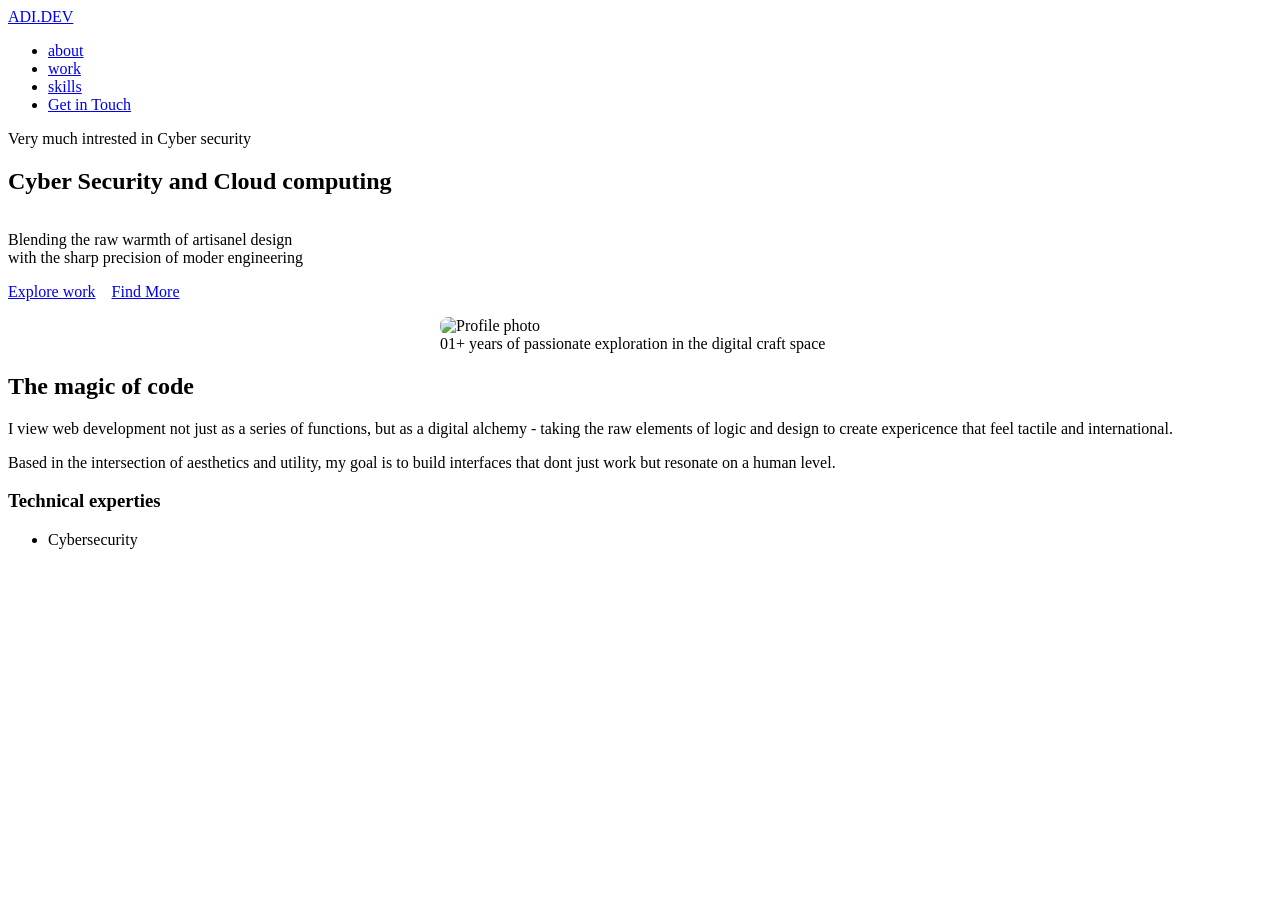
==== index.html @ 6c3cf687 "Testing" ====
<!DOCTYPE html>
<html lang="en">
    <head>
        <meta charset="UTF-8" />
        <meta name="viewport" content="width=device-width, initial-scale=1.0" />
        <title>Dev CV</title>
        <link rel="stylesheet" href="style.css" />
        <link
        rel="stylesheet"
        href="https://cdnjs.cloudflare.com/ajax/libs/font-awesome/7.0.1/css/all.min.css"
        />

    </head>
    <body>
        <nav class="navbar" id="Navbar">    
        <div class="nav-container">
            <a href="#" class="nav-logo">ADI.DEV</a>
            <ul class="nav-links" id="nav-links">
                <li><a href="#about" class="nav-link">about</a></li>
                <li><a href="#work" class="nav-link">work</a></li>
                <li><a href="#skills" class="nav-link">skills</a></li>
                <li><a href="#contact" class="nav-cta">Get in Touch</a></li>
            </ul>
        </div>
        </nav>
        <main>
            <section class="hero" id="hero">
                <div class="hero-grid">
                    <div class="hero-content">
                        <span class="hero-label">Very much intrested in Cyber security</span>
                        <h1 class="hero-name">Cyber Security and Cloud computing</h1>
                        <p class="hero-tagline">
                            Blending the raw warmth of artisanel design<br />with the sharp 
                            precision of moder engineering
                        </p>
                        <div class="hero-actions">
                            <a href="#work" class="btn btn-primary">Explore work</a>
                            <a href="#about" class="btn btn-primary">Find More</a>
                        </div>
                        <div class="hero-image-card">
                            <div class="hero-photo-wrapper">
                                <img
                                src="daniel-lincoln-JgXy2oCLwBA-unsplash.jpg"
                                alt="Profile photo"
                                class="hero-photo"
                                loading="lazy"/>
                                <div class="hero-badge">
                                    <span class="badge-number">01+</span>
                                    <span class="badge-text">years of passionate exploration in the digital craft space</span>
                                </div>
                            </div>
                        </div>
                    </div>
                </div>
            </section>
            <section class="about" id="about">
                <div class="container">
                    <div class="about-grid">
                        <div class="about-text">
                            <h2 class="section-heading-italic">The magic of code</h2>
                            <p>
                                I view web development not just as a series of functions, but as
                                a digital alchemy - taking the raw elements of logic and design to create
                                expericence that feel tactile and international.
                            </p>
                            <p>
                                Based in the intersection of aesthetics and utility, my goal is to build interfaces that dont just 
                                work but resonate on a human level.
                            </p>
                        </div>
                        <div class="tech-card">
                            <h3 class="tech-card-title">Technical experties</h3>
                            <ul class="tech-list">
                                <li><span class="tech-skill">Cybersecurity</span></li>
                            </ul>
                        </div>
                    </div>
                </div>
            </section>
        </main>
    </body>
</html>
---- style.css ----
/* Hero section */
.hero-grid {
    display: flex;
    flex-direction: column;
}

.hero-content {
    display: flex;
    flex-direction: column;
}

.hero-actions {
    display: flex;
    gap: 1rem;
    margin-bottom: 1rem;
}

.hero-image-card {
    display: flex;
    justify-content: center;
    align-items: center;
    margin-top: 0;
}

.hero-photo-wrapper {
    width: 100%;
    max-width: 400px;
}

.hero-photo-wrapper img {
    width: 100%;
    height: auto;
    border-radius: 8px;
    object-fit: cover;
}
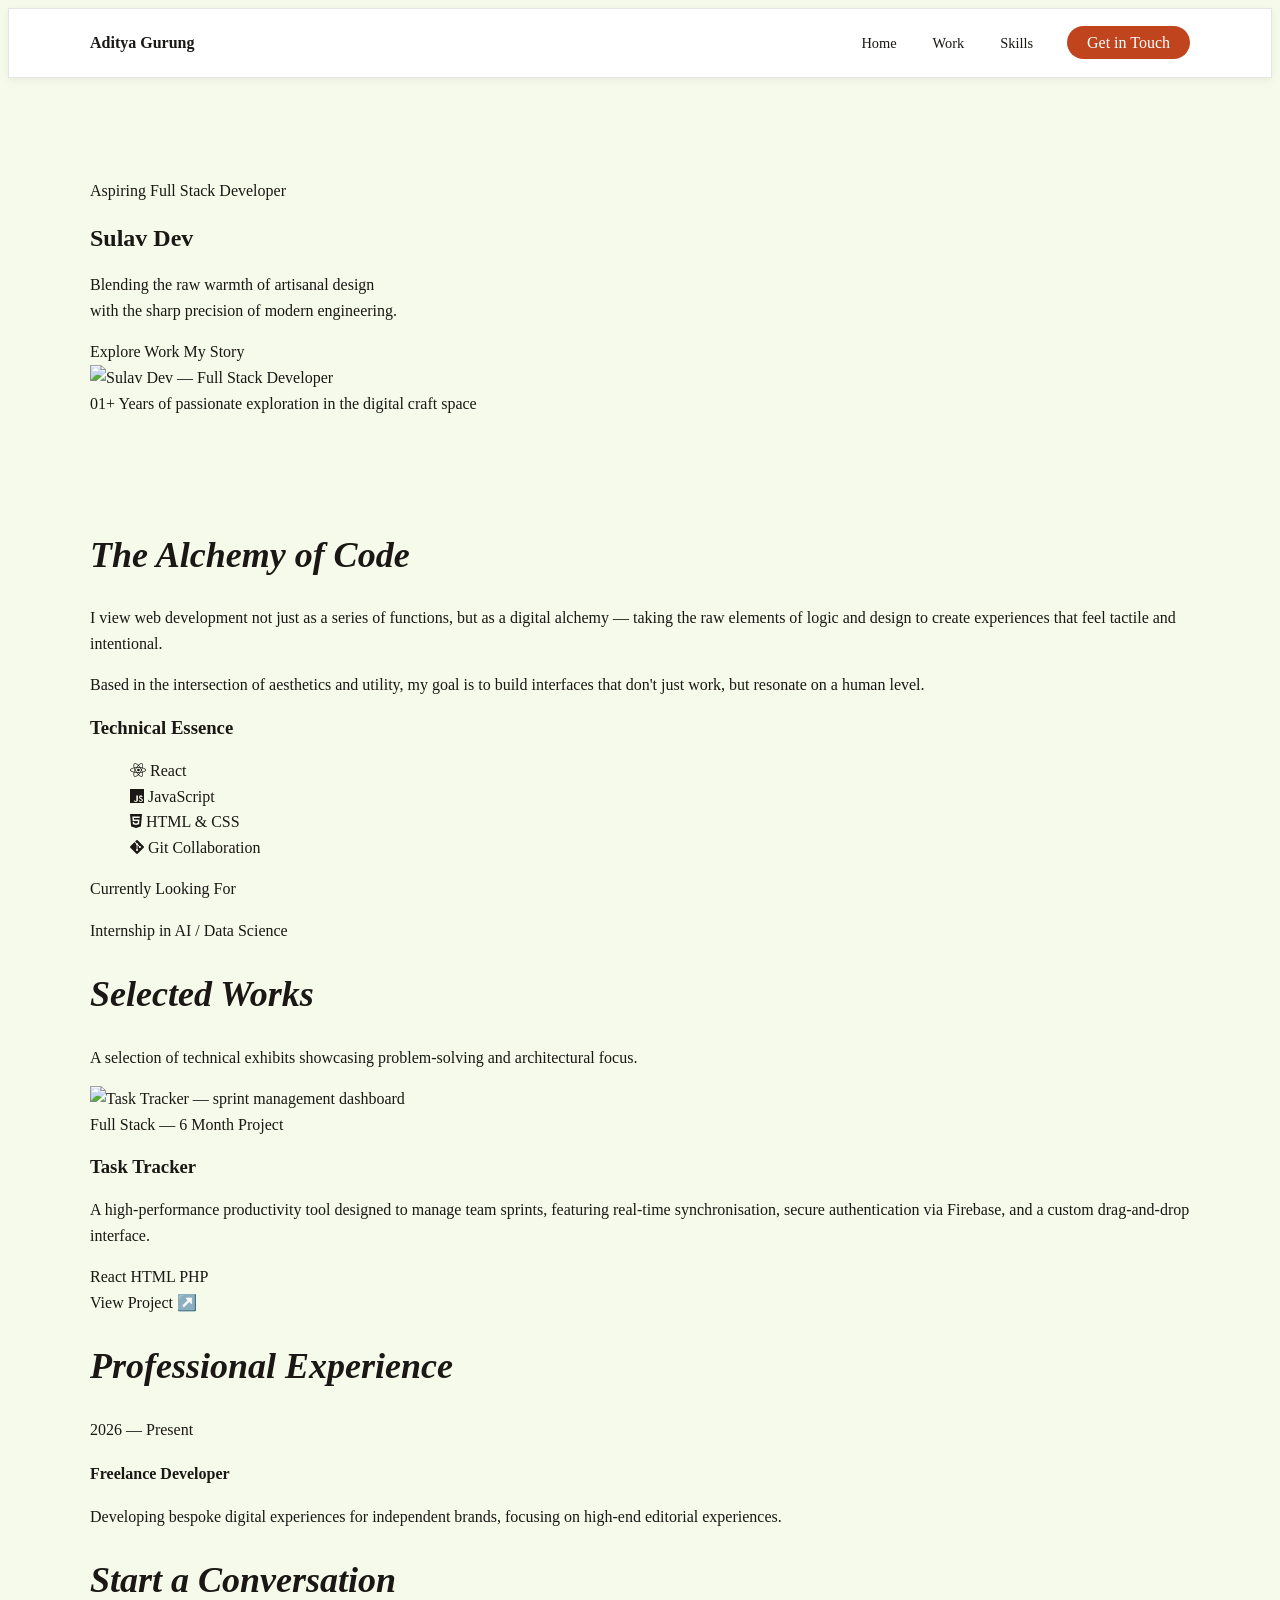
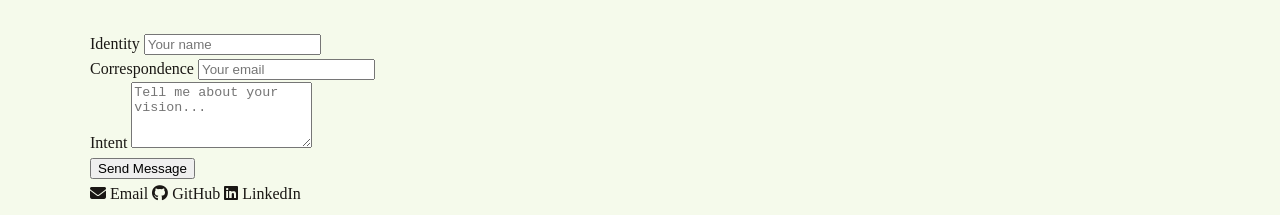
==== commit 53725d7a: "anniii" ====
--- a/index.html
+++ b/index.html
@@ -1,82 +1,282 @@
-<!DOCTYPE html>
+<!doctype html>
 <html lang="en">
-    <head>
-        <meta charset="UTF-8" />
-        <meta name="viewport" content="width=device-width, initial-scale=1.0" />
-        <title>Dev CV</title>
-        <link rel="stylesheet" href="style.css" />
-        <link
-        rel="stylesheet"
-        href="https://cdnjs.cloudflare.com/ajax/libs/font-awesome/7.0.1/css/all.min.css"
-        />
-
-    </head>
-    <body>
-        <nav class="navbar" id="Navbar">    
-        <div class="nav-container">
-            <a href="#" class="nav-logo">ADI.DEV</a>
-            <ul class="nav-links" id="nav-links">
-                <li><a href="#about" class="nav-link">about</a></li>
-                <li><a href="#work" class="nav-link">work</a></li>
-                <li><a href="#skills" class="nav-link">skills</a></li>
-                <li><a href="#contact" class="nav-cta">Get in Touch</a></li>
-            </ul>
-        </div>
-        </nav>
-        <main>
-            <section class="hero" id="hero">
-                <div class="hero-grid">
-                    <div class="hero-content">
-                        <span class="hero-label">Very much intrested in Cyber security</span>
-                        <h1 class="hero-name">Cyber Security and Cloud computing</h1>
-                        <p class="hero-tagline">
-                            Blending the raw warmth of artisanel design<br />with the sharp 
-                            precision of moder engineering
-                        </p>
-                        <div class="hero-actions">
-                            <a href="#work" class="btn btn-primary">Explore work</a>
-                            <a href="#about" class="btn btn-primary">Find More</a>
-                        </div>
-                        <div class="hero-image-card">
-                            <div class="hero-photo-wrapper">
-                                <img
-                                src="daniel-lincoln-JgXy2oCLwBA-unsplash.jpg"
-                                alt="Profile photo"
-                                class="hero-photo"
-                                loading="lazy"/>
-                                <div class="hero-badge">
-                                    <span class="badge-number">01+</span>
-                                    <span class="badge-text">years of passionate exploration in the digital craft space</span>
-                                </div>
-                            </div>
-                        </div>
-                    </div>
-                </div>
-            </section>
-            <section class="about" id="about">
-                <div class="container">
-                    <div class="about-grid">
-                        <div class="about-text">
-                            <h2 class="section-heading-italic">The magic of code</h2>
-                            <p>
-                                I view web development not just as a series of functions, but as
-                                a digital alchemy - taking the raw elements of logic and design to create
-                                expericence that feel tactile and international.
-                            </p>
-                            <p>
-                                Based in the intersection of aesthetics and utility, my goal is to build interfaces that dont just 
-                                work but resonate on a human level.
-                            </p>
-                        </div>
-                        <div class="tech-card">
-                            <h3 class="tech-card-title">Technical experties</h3>
-                            <ul class="tech-list">
-                                <li><span class="tech-skill">Cybersecurity</span></li>
-                            </ul>
-                        </div>
-                    </div>
-                </div>
-            </section>
-        </main>
-    </body>
+  <head>
+    <meta charset="UTF-8" />
+    <meta name="viewport" content="width=device-width, initial-scale=1.0" />
+    <title>Sulav Dev — Full Stack Developer</title>
+    <link rel="stylesheet" href="style.css" />
+    <link
+      rel="stylesheet"
+      href="https://cdnjs.cloudflare.com/ajax/libs/font-awesome/6.5.0/css/all.min.css"
+    />
+  </head>
+
+  <body>
+    <!-- NAVIGATION -->
+    <nav class="nav-bar">
+      <div class="nav-container">
+        <a href="#hero" class="nav-logo">Aditya Gurung</a>
+        <ul class="nav-links">
+          <li><a href="#hero" class="nav-link">Home</a></li>
+          <li><a href="#work" class="nav-link">Work</a></li>
+          <li><a href="#skills" class="nav-link">Skills</a></li>
+          <li><a href="#contact" class="nav-cta">Get in Touch</a></li>
+        </ul>
+      </div>
+    </nav>
+
+    <main>
+      <!-- HERO -->
+      <section class="hero" id="hero">
+        <div class="container">
+          <div class="hero-grid">
+            <div class="hero-content">
+              <span class="hero-label">Aspiring Full Stack Developer</span>
+              <h1 class="hero-name">Sulav Dev</h1>
+              <p class="hero-tagline">
+                Blending the raw warmth of artisanal design<br />
+                with the sharp precision of modern engineering.
+              </p>
+              <div class="hero-actions">
+                <a href="#work" class="btn btn-primary">Explore Work</a>
+                <a href="#about" class="btn btn-secondary">My Story</a>
+              </div>
+            </div>
+
+            <div class="hero-image-card">
+              <div class="hero-photo-wrapper">
+                <img
+                  src="https://images.unsplash.com/photo-1536104968055-4d61aa56f46a?q=80&w=1160&auto=format&fit=crop"
+                  alt="Sulav Dev — Full Stack Developer"
+                  class="hero-photo"
+                  loading="lazy"
+                />
+                <div class="hero-badge">
+                  <span class="badge-number">01+</span>
+                  <span class="badge-text"
+                    >Years of passionate exploration in the digital craft
+                    space</span
+                  >
+                </div>
+              </div>
+            </div>
+          </div>
+        </div>
+      </section>
+      <!-- END HERO -->
+
+      <!-- ABOUT -->
+      <section class="about" id="about">
+        <div class="container">
+          <div class="about-grid">
+            <div class="about-text">
+              <h2 class="section-heading-italic">The Alchemy of Code</h2>
+              <p>
+                I view web development not just as a series of functions, but as
+                a digital alchemy — taking the raw elements of logic and design
+                to create experiences that feel tactile and intentional.
+              </p>
+              <p>
+                Based in the intersection of aesthetics and utility, my goal is
+                to build interfaces that don't just work, but resonate on a
+                human level.
+              </p>
+            </div>
+
+            <div class="tech-card" id="skills">
+              <h3 class="tech-card-title">Technical Essence</h3>
+              <ul class="tech-list">
+                <li>
+                  <span class="tech-icon" aria-hidden="true"
+                    ><i class="fa-brands fa-react"></i
+                  ></span>
+                  React
+                </li>
+                <li>
+                  <span class="tech-icon" aria-hidden="true"
+                    ><i class="fa-brands fa-js"></i
+                  ></span>
+                  JavaScript
+                </li>
+                <li>
+                  <span class="tech-icon" aria-hidden="true"
+                    ><i class="fa-brands fa-html5"></i
+                  ></span>
+                  HTML &amp; CSS
+                </li>
+                <li>
+                  <span class="tech-icon" aria-hidden="true"
+                    ><i class="fa-brands fa-git-alt"></i
+                  ></span>
+                  Git Collaboration
+                </li>
+              </ul>
+              <div class="tech-exploring">
+                <span class="exploring-label">Currently Looking For</span>
+                <p class="exploring-tech">Internship in AI / Data Science</p>
+              </div>
+            </div>
+          </div>
+        </div>
+      </section>
+      <!-- END ABOUT -->
+
+      <!-- WORK -->
+      <section class="work" id="work">
+        <div class="container">
+          <div class="work-header">
+            <h2 class="section-heading-italic">Selected Works</h2>
+            <p class="heading-subtitle">
+              A selection of technical exhibits showcasing problem-solving and
+              architectural focus.
+            </p>
+          </div>
+
+          <article class="project-card">
+            <div class="project-image-wrapper">
+              <img
+                src="https://images.unsplash.com/photo-1461749280684-dccba630e2f6?w=700&q=80"
+                alt="Task Tracker — sprint management dashboard"
+                class="project-image"
+                loading="lazy"
+              />
+            </div>
+            <div class="project-info">
+              <span class="project-type">Full Stack — 6 Month Project</span>
+              <h3 class="project-title">Task Tracker</h3>
+              <p class="project-desc">
+                A high-performance productivity tool designed to manage team
+                sprints, featuring real-time synchronisation, secure
+                authentication via Firebase, and a custom drag-and-drop
+                interface.
+              </p>
+              <div class="project-tags">
+                <span class="tag">React</span>
+                <span class="tag">HTML</span>
+                <span class="tag">PHP</span>
+              </div>
+              <a href="#" class="project-link">
+                View Project <span aria-hidden="true">↗️</span>
+              </a>
+            </div>
+          </article>
+        </div>
+      </section>
+      <!-- END WORK -->
+
+      <!-- CONTACT -->
+      <section class="voyage-contact" id="contact">
+        <div class="container">
+          <div class="voyage-contact-grid">
+            <!-- Professional Experience -->
+            <div class="voyage">
+              <h2 class="section-heading-italic">Professional Experience</h2>
+              <div class="timeline">
+                <div class="timeline-item">
+                  <div class="timeline-meta">
+                    <span class="timeline-date">2026 — Present</span>
+                  </div>
+                  <div class="timeline-content">
+                    <h4 class="timeline-role">Freelance Developer</h4>
+                    <p class="timeline-desc">
+                      Developing bespoke digital experiences for independent
+                      brands, focusing on high-end editorial experiences.
+                    </p>
+                  </div>
+                </div>
+              </div>
+            </div>
+
+            <!-- Contact Form -->
+            <div class="contact-form-wrapper">
+              <h2 class="section-heading-italic">Start a Conversation</h2>
+              <form class="contact-form" novalidate action="#" method="post">
+                <div class="form-group">
+                  <label for="identityInput" class="form-label">Identity</label>
+                  <input
+                    type="text"
+                    id="identityInput"
+                    name="name"
+                    class="form-input"
+                    placeholder="Your name"
+                    required
+                  />
+                </div>
+                <div class="form-group">
+                  <label for="correspondenceInput" class="form-label"
+                    >Correspondence</label
+                  >
+                  <input
+                    type="email"
+                    id="correspondenceInput"
+                    name="email"
+                    class="form-input"
+                    placeholder="Your email"
+                    required
+                  />
+                </div>
+                <div class="form-group">
+                  <label for="intentInput" class="form-label">Intent</label>
+                  <textarea
+                    id="intentInput"
+                    name="message"
+                    class="form-input form-textarea"
+                    placeholder="Tell me about your vision..."
+                    rows="4"
+                    required
+                  ></textarea>
+                </div>
+                <button type="submit" class="btn btn-primary btn-full">
+                  Send Message
+                </button>
+              </form>
+            </div>
+          </div>
+        </div>
+      </section>
+      <!-- END CONTACT -->
+    </main>
+
+    <!-- FOOTER -->
+    <footer class="site-footer">
+      <div class="container">
+        <div class="footer-social">
+          <a
+            href="mailto:sulav@example.com"
+            class="social-link"
+            aria-label="Send email"
+          >
+            <span class="social-icon" aria-hidden="true"
+              ><i class="fa-solid fa-envelope"></i
+            ></span>
+            <span class="social-text">Email</span>
+          </a>
+          <a
+            href="https://github.com"
+            class="social-link"
+            target="_blank"
+            rel="noopener noreferrer"
+            aria-label="GitHub profile"
+          >
+            <span class="social-icon" aria-hidden="true"
+              ><i class="fa-brands fa-github"></i
+            ></span>
+            <span class="social-text">GitHub</span>
+          </a>
+          <a
+            href="https://linkedin.com"
+            class="social-link"
+            target="_blank"
+            rel="noopener noreferrer"
+            aria-label="LinkedIn profile"
+          >
+            <span class="social-icon" aria-hidden="true"
+              ><i class="fa-brands fa-linkedin"></i
+            ></span>
+            <span class="social-text">LinkedIn</span>
+          </a>
+        </div>
+      </div>
+    </footer>
+  </body>
 </html>
--- a/style.css
+++ b/style.css
@@ -1,35 +1,143 @@
-/* Hero section */
-.hero-grid {
-    display: flex;
-    flex-direction: column;
+/* targets every element */
+* 
+* ::before,
+* ::after{
+    box-sizing: border-box;
+    margin:0;   
+    padding:0;
 }
 
-.hero-content {
-    display: flex;
-    flex-direction: column;
+html {
+    font-size: 16px;
+    scroll-behavior: smooth;
 }
 
-.hero-actions {
-    display: flex;
-    gap: 1rem;
-    margin-bottom: 1rem;
+body {
+    font-family: 
+    "Dm sans" "Segoe UI",
+    -apple-system,
+    sans-serif;
+
+     font-size: 1rem;
+     line-height: 1.6;
+     color: #1a1714;
+     background-color: #f5faeb;
 }
 
-.hero-image-card {
-    display: flex;
-    justify-content: center;
-    align-items: center;
-    margin-top: 0;
+/* removed default design of unordered list */
+ul {
+    list-style: none;
+
 }
 
-.hero-photo-wrapper {
-    width: 100%;
-    max-width: 400px;
+img {
+    max-width: 100%;
+    display: block;
+    height: auto;
 }
 
-.hero-photo-wrapper img {
+a{
+    text-decoration: none;
+    color: inherit;
+}
+
+h1,
+h2,
+h3,
+h4 {
+    line-height: 1.2;
+    color: #1a1714;
+}
+
+.section-heading-italic {
+    font-style: italic;
+    font-weight: 600;
+    font-size: 2.25rem;
+    margin-bottom: 28px;
+}
+
+
+.container{
+    width:100%;
+    max-width: 1100px;
+    margin: 0 auto;
+    padding: 0 32px;
+}
+
+.container {
     width: 100%;
-    height: auto;
-    border-radius: 8px;
-    object-fit: cover;
+    max-width: 1100px;
+    margin: 0 auto;
+    padding: 0 32px;
 }
+
+.hero-name,
+.section-heading-italic {
+    font-family: "Cormorant Garamond", Georgia, serif;
+}
+
+.nav-bar {
+    position: sticky;
+    top : 0;
+    z-index: 100;
+    height: 68px;
+    background-color: #ffff;
+    border: 1px solid #e5e5e5;
+    box-shadow: 0 2px 8px rgba(0, 0, 0, 0.06);
+}
+
+.nav-container {
+    display: flex;
+    align-items: center;
+    justify-content: space-between;
+    height: 100%;
+    width: 1100px;
+    margin: 0 auto;
+    padding: 0 32px;
+}
+
+.nav-logo {
+    font-weight: 700;
+    font-size: 1.2 rem;
+    color: #1a1714;
+}
+
+.nav-links {
+    display :flex;
+    align-items: center;
+    gap: 32px;
+}
+
+.nav-link {
+    font-size: 0.9rem;
+    font-weight: 500;
+    color:#1a1714;
+    padding-bottom: 2px;
+    border: 2px solid transparent;
+    transition: color 0.2s ease;
+    border-color: 0.2s ease;
+}
+
+.nav-link:hover {
+    color: #c0451e;
+    border-bottom: #c0451e;
+}
+
+.nav-cta {
+    font-size: 1rem;
+    font-weight: 500;
+    padding: 8px 20px;
+    background-color: #c0451e;
+    color: #fff;
+    border-radius: 24px;
+    transition: background-color 0.2s ease;
+}
+
+.nav-cta:hover {
+    background-color: #a03a17;
+}
+
+.hero {
+    padding: 100px 0 88px;
+    background-color: #f5faeb;
+}
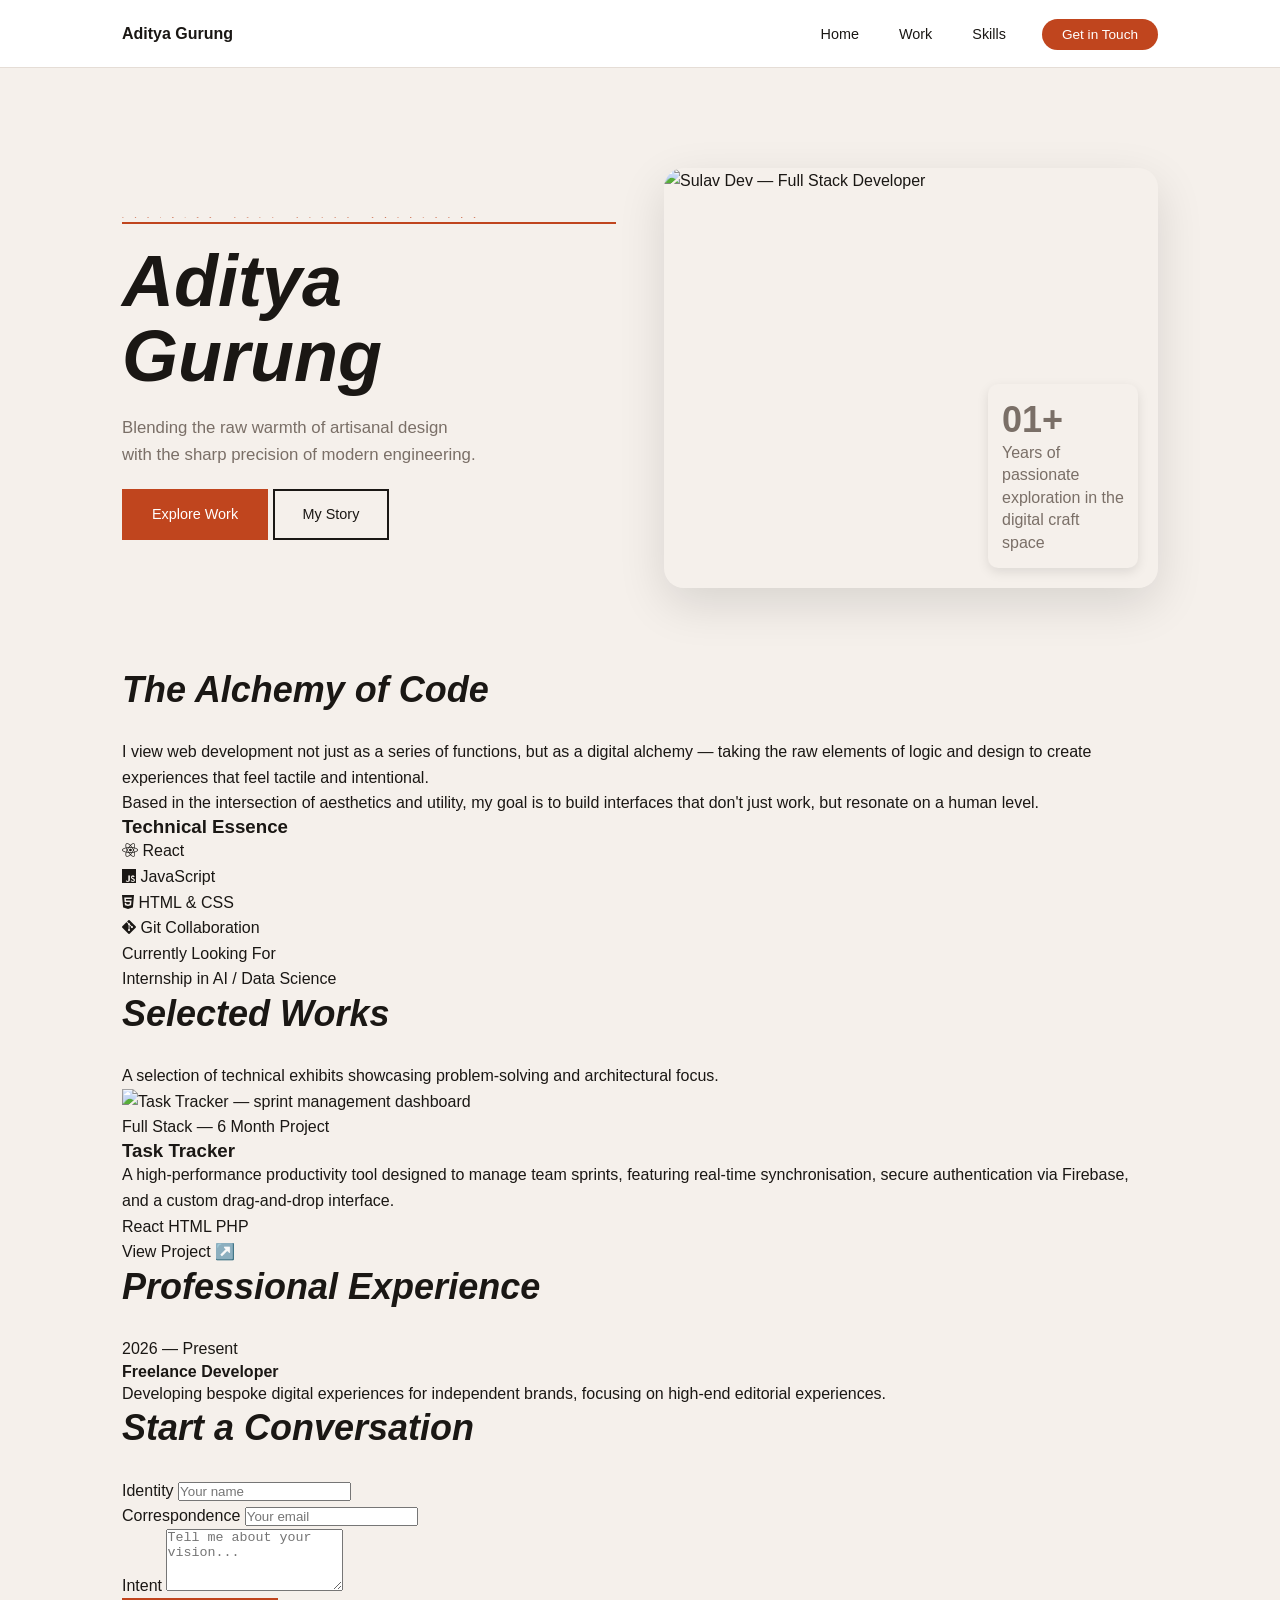
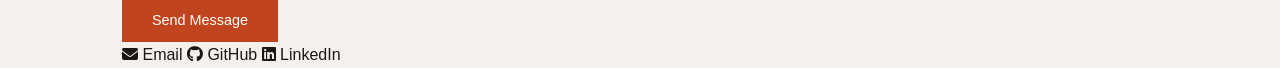
==== commit 95fd68e4: "wensday" ====
--- a/index.html
+++ b/index.html
@@ -32,7 +32,7 @@
           <div class="hero-grid">
             <div class="hero-content">
               <span class="hero-label">Aspiring Full Stack Developer</span>
-              <h1 class="hero-name">Sulav Dev</h1>
+              <h1 class="hero-name">Aditya Gurung</h1>
               <p class="hero-tagline">
                 Blending the raw warmth of artisanal design<br />
                 with the sharp precision of modern engineering.
--- a/style.css
+++ b/style.css
@@ -1,143 +1,257 @@
-/* targets every element */
-* 
-* ::before,
-* ::after{
-    box-sizing: border-box;
-    margin:0;   
-    padding:0;
+/* * targets every element */
+* {
+  box-sizing: border-box;
+  margin: 0;
+  padding: 0;
 }
 
 html {
-    font-size: 16px;
-    scroll-behavior: smooth;
+  font-size: 16px;
+  scroll-behavior: smooth;
 }
 
 body {
-    font-family: 
-    "Dm sans" "Segoe UI",
+    font-family:
+    "DM sans",
+    "Segoe UI",
     -apple-system,
     sans-serif;
-
-     font-size: 1rem;
-     line-height: 1.6;
-     color: #1a1714;
-     background-color: #f5faeb;
-}
-
-/* removed default design of unordered list */
+    font-size: 1rem;
+    line-height: 1.6;
+    color: #1a1714;
+    background-color: #f5f0eb;
+}
+
 ul {
     list-style: none;
-
 }
 
 img {
-    max-width: 100%;
-    display: block;
-    height: auto;
-}
-
-a{
-    text-decoration: none;
-    color: inherit;
+  max-width: 100%;
+  display: block;
+  height: auto;
+}
+
+a {
+  text-decoration: none;
+  color: inherit;
 }
 
 h1,
 h2,
 h3,
 h4 {
-    line-height: 1.2;
-    color: #1a1714;
+  line-height: 1.2;
+  color: #1a1714;
 }
 
 .section-heading-italic {
-    font-style: italic;
-    font-weight: 600;
-    font-size: 2.25rem;
-    margin-bottom: 28px;
-}
-
-
-.container{
-    width:100%;
-    max-width: 1100px;
-    margin: 0 auto;
-    padding: 0 32px;
+  font-style: italic;
+  font-weight: 600;
+  font-size: 2.25rem;
+  margin-bottom: 28px;
 }
 
 .container {
-    width: 100%;
-    max-width: 1100px;
-    margin: 0 auto;
-    padding: 0 32px;
+  max-width: 100%;
+  width: 1100px;
+  margin: 0 auto;
+  padding: 0 32px;
 }
 
 .hero-name,
 .section-heading-italic {
-    font-family: "Cormorant Garamond", Georgia, serif;
+  font-family: "Cormorant Garamond", Georgia, sans-serif;
 }
 
 .nav-bar {
-    position: sticky;
-    top : 0;
-    z-index: 100;
-    height: 68px;
-    background-color: #ffff;
-    border: 1px solid #e5e5e5;
-    box-shadow: 0 2px 8px rgba(0, 0, 0, 0.06);
+  position: sticky;
+  top: 0;
+  z-index: 1000;
+  height: 68px;
+  background-color: #fff;
+  border-bottom: 1px solid #e5ddd6;
+  box-shadow: 0 2px 8px (0, 0, 0, 0.05);
 }
 
 .nav-container {
+  display: flex;
+  align-items: center;
+  justify-content: space-between;
+  height: 100%;
+  max-width: 1100px;
+  margin: 0 auto;
+  padding: 0 32px;
+}
+
+.nav-logo {
+  font-weight: 700;
+  line-height: 1.2;
+  color: #1a1714;
+}
+
+.nav-links {
+  display: flex;
+  align-items: center;
+  gap: 32px;
+}
+
+.nav-link {
+  font-size: 0.9rem;
+  font-weight: 500;
+  color: #1a1714;
+  padding: 2px;
+  border: 2px solid transparent;
+  transition:
+    color 0.2 ease,
+    border-color 0.2 ease;
+}
+
+.nav-link:hover {
+  color: #c0451e;
+  border-bottom-color: #c0451e;
+}
+
+.nav-cta {
+  font-size: 0.85rem;
+  font-weight: 500;
+  padding: 8px 20px;
+  background-color: #c0451e;
+  color: #fff;
+  border-radius: 999px;
+  transition: background-color 0.2 ease;
+}
+
+.nav-cta:hover {
+  background-color: #9a3516;
+}
+
+.hero {
+    padding: 100px 0 80px;
+    background-color: #f5f0eb;
+}
+
+.hero-grid {
+    display: grid;
+    grid-template-columns: 1fr 1fr;
+    gap: 48px;
+    align-items: center;
+}
+
+.hero-content {
     display: flex;
-    align-items: center;
-    justify-content: space-between;
-    height: 100%;
-    width: 1100px;
-    margin: 0 auto;
-    padding: 0 32px;
-}
-
-.nav-logo {
+    flex-direction: column;
+    gap: 20px;
+}
+
+.hero-label {
+    display: inline-block;
+    font-size: 0.14rem;
+    font-weight: 600;
+    letter-spacing: 0.7rem;
+    text-transform: uppercase;
+    color: #c0451e;
+    padding-bottom: 2px;
+    border-bottom: 2px solid #c0451e;
+}
+
+.hero-name {
+    font-size: 4.5rem;
     font-weight: 700;
-    font-size: 1.2 rem;
+    font-style: italic;
+    line-height: 1.05;
     color: #1a1714;
 }
 
-.nav-links {
-    display :flex;
-    align-items: center;
-    gap: 32px;
-}
-
-.nav-link {
+.hero-tagline {
+    font-size: 1.05rem;
+    line-height: 1.6;
+    color: #7a6f67;
+    max-width: 400px;
+}
+
+.hero-image-card {
+    position: relative;
+}
+
+.hero-photo-wrapper {
+    position: relative;
+    border-radius: 20px;
+    overflow:hidden;
+    box-shadow: 0 16px 48px rgba(0, 0, 0, 0.12);
+}
+
+.hero-photo {
+    width: 100%;
+    height: 420px;
+    object-fit: cover;
+    object-position: top center;
+    display: block;
+}
+
+.hero-badge {
+    position: absolute;
+    bottom: 20px;
+    right: 20px;
+    background-color: #f5f0eb;
+    border-radius: 10px;
+    padding: 14px;
+    box-shadow: 0 4px 12px rgba(0, 0, 0, 0.1);
+    max-width: 150px;
+}
+
+.badge-number {
+    display: block;
+    font-size: 2.25rem;
+    font-weight: 700;
+    line-height: 1;
+    color: #7a6f67;
+    margin-top: 4px;
+
+}
+
+.badge-text {
+    display: block;
+    font-size: 0.68;
+    line-height: 1.4;
+    color: #7a6f67;
+    margin-top: 4px;
+}
+
+.btn {
+    display: inline-block;
     font-size: 0.9rem;
     font-weight: 500;
-    color:#1a1714;
-    padding-bottom: 2px;
+    padding: 12px 28px;
+    border-radius: 999;
     border: 2px solid transparent;
-    transition: color 0.2s ease;
-    border-color: 0.2s ease;
-}
-
-.nav-link:hover {
-    color: #c0451e;
-    border-bottom: #c0451e;
-}
-
-.nav-cta {
-    font-size: 1rem;
-    font-weight: 500;
-    padding: 8px 20px;
+    cursor: pointer;
+    transition: 
+        background-color 0,2 ease,
+        color 0.2 ease;
+    
+}
+
+.btn-primary {
     background-color: #c0451e;
     color: #fff;
-    border-radius: 24px;
-    transition: background-color 0.2s ease;
-}
-
-.nav-cta:hover {
-    background-color: #a03a17;
-}
-
-.hero {
-    padding: 100px 0 88px;
-    background-color: #f5faeb;
+    border-color: #c0451e;
+}
+
+.btn-primary:hover {
+    background-color: #9a3516;
+    border-color: #9a3516;
+    transform: translateY(-2px);
+}
+
+.btn-secondary {
+    background-color: transparent;
+    color: #1a1714;
+    border-color: #1a1714;
+}
+
+.btn-secondary:hover {
+    background-color: #1a1714;
+    color: #f5f0eb;
+    transform: translateY(-2px);
 }
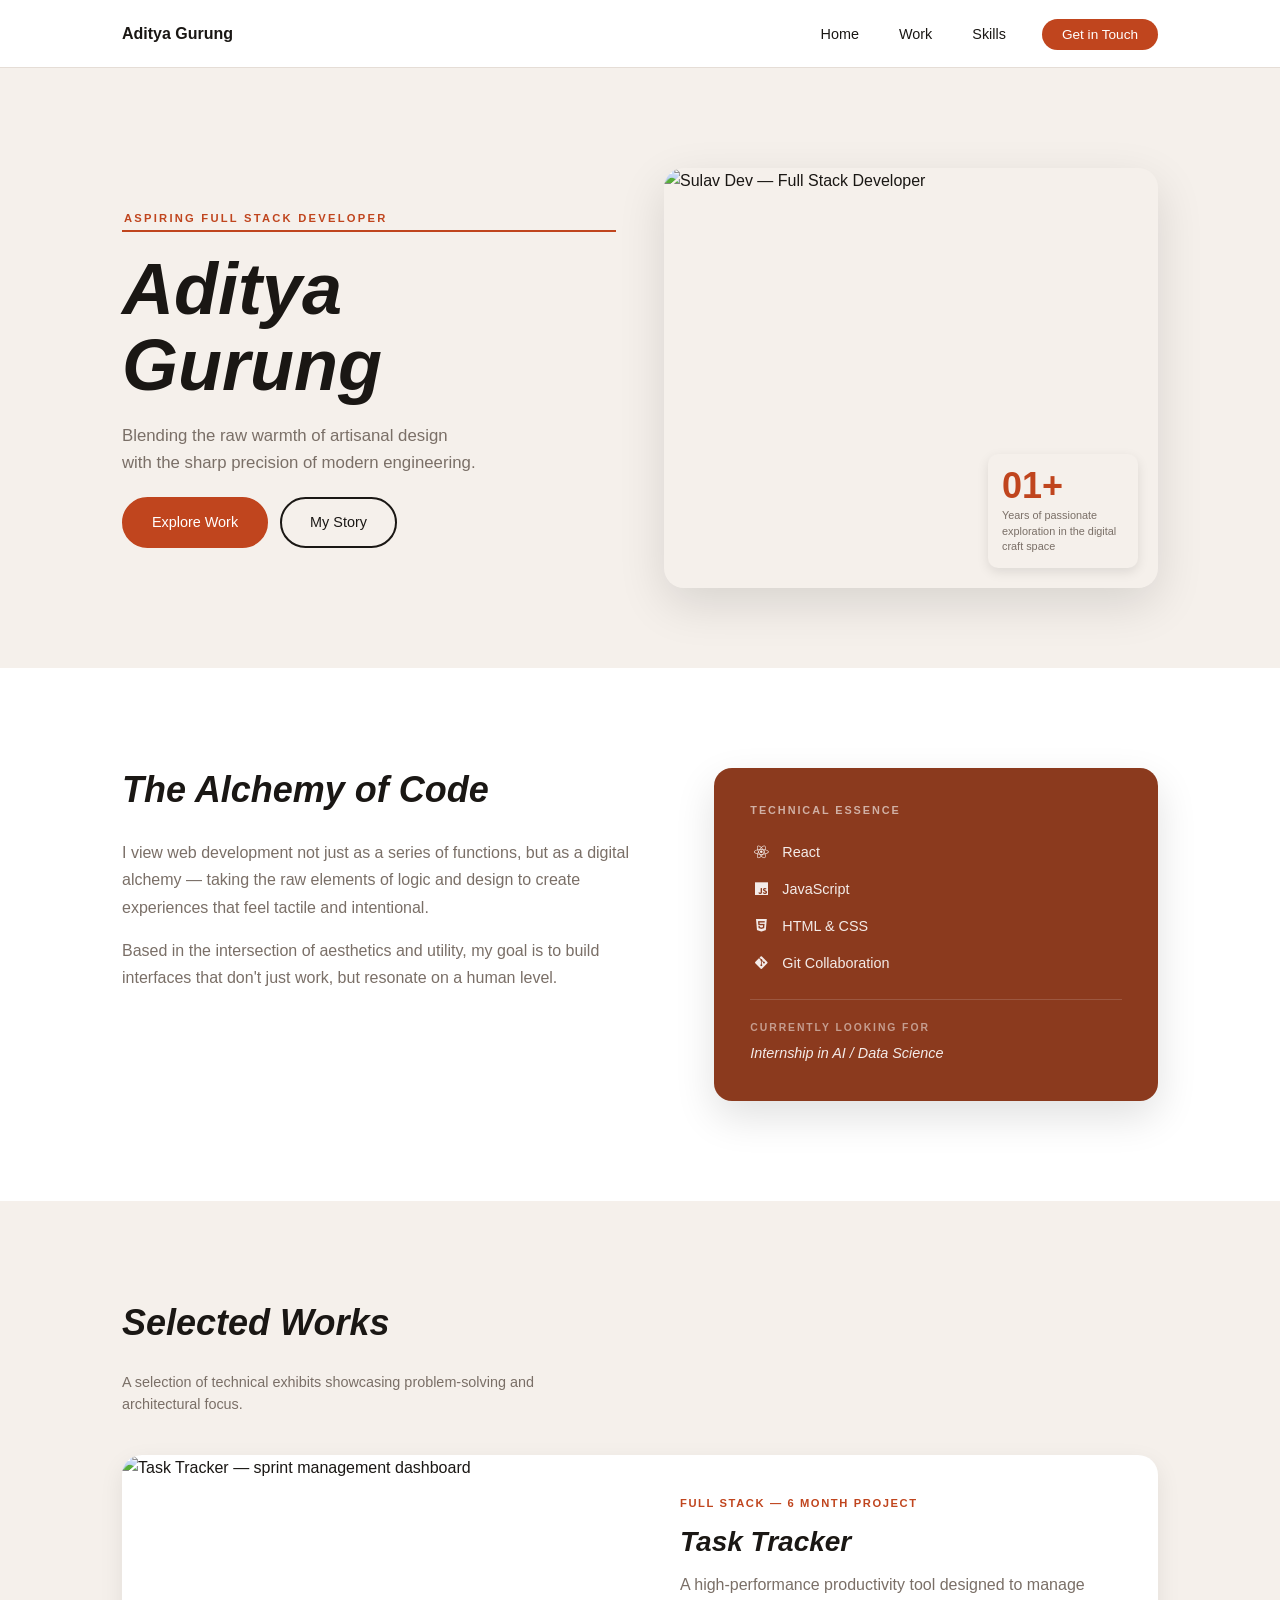
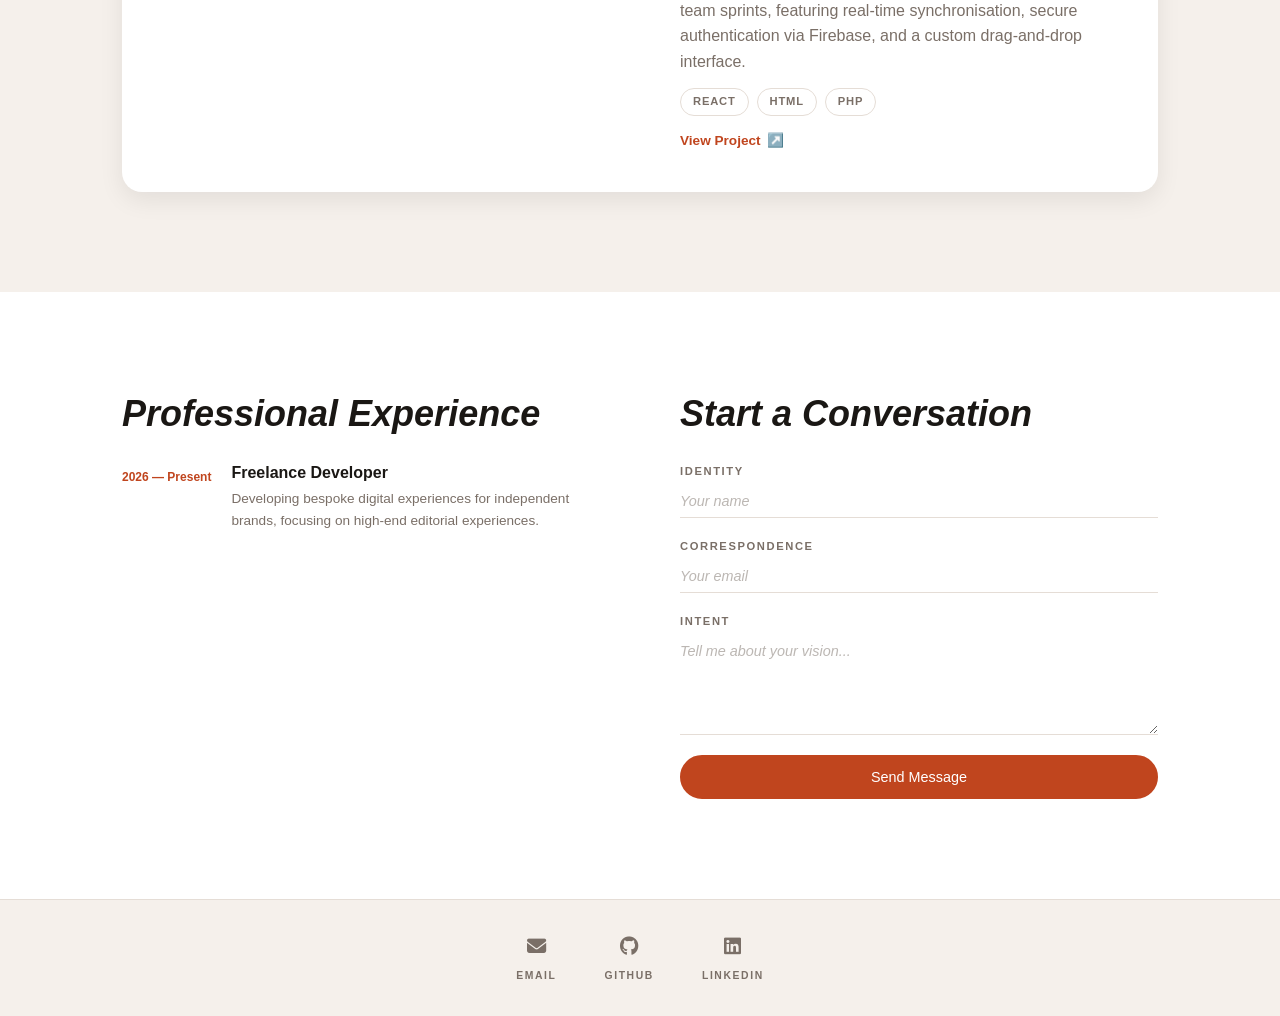
==== commit 9b84d140: "hello" ====
--- a/index.html
+++ b/index.html
@@ -3,7 +3,7 @@
   <head>
     <meta charset="UTF-8" />
     <meta name="viewport" content="width=device-width, initial-scale=1.0" />
-    <title>Sulav Dev — Full Stack Developer</title>
+    <title>Aditya Gurung — Cloud Engineer</title>
     <link rel="stylesheet" href="style.css" />
     <link
       rel="stylesheet"
--- a/style.css
+++ b/style.css
@@ -11,19 +11,19 @@
 }
 
 body {
-    font-family:
+  font-family:
     "DM sans",
     "Segoe UI",
     -apple-system,
     sans-serif;
-    font-size: 1rem;
-    line-height: 1.6;
-    color: #1a1714;
-    background-color: #f5f0eb;
+  font-size: 1rem;
+  line-height: 1.6;
+  color: #1a1714;
+  background-color: #f5f0eb;
 }
 
 ul {
-    list-style: none;
+  list-style: none;
 }
 
 img {
@@ -127,131 +127,548 @@
 }
 
 .hero {
-    padding: 100px 0 80px;
-    background-color: #f5f0eb;
+  padding: 100px 0 80px;
+  background-color: #f5f0eb;
 }
 
 .hero-grid {
-    display: grid;
-    grid-template-columns: 1fr 1fr;
-    gap: 48px;
-    align-items: center;
+  display: grid;
+  grid-template-columns: 1fr 1fr;
+  gap: 48px;
+  align-items: center;
 }
 
 .hero-content {
-    display: flex;
-    flex-direction: column;
-    gap: 20px;
+  display: flex;
+  flex-direction: column;
+  gap: 20px;
 }
 
 .hero-label {
-    display: inline-block;
-    font-size: 0.14rem;
-    font-weight: 600;
-    letter-spacing: 0.7rem;
-    text-transform: uppercase;
-    color: #c0451e;
-    padding-bottom: 2px;
-    border-bottom: 2px solid #c0451e;
+  display: inline-block;
+  font-size: 0.7rem;
+  font-weight: 600;
+  letter-spacing: 0.14rem;
+  text-transform: uppercase;
+  color: #c0451e;
+  border-bottom: 2px solid #c0451e;
+  padding: 2px;
 }
 
 .hero-name {
-    font-size: 4.5rem;
-    font-weight: 700;
-    font-style: italic;
-    line-height: 1.05;
-    color: #1a1714;
+  font-size: 4.5rem;
+  font-weight: 700;
+  font-style: italic;
+  line-height: 1.05;
+  color: #1a1714;
 }
 
 .hero-tagline {
-    font-size: 1.05rem;
-    line-height: 1.6;
-    color: #7a6f67;
-    max-width: 400px;
+  font-size: 1.05rem;
+  line-height: 1.6;
+  color: #7a6f67;
+  max-width: 400px;
 }
 
 .hero-image-card {
-    position: relative;
+  position: relative;
 }
 
 .hero-photo-wrapper {
-    position: relative;
-    border-radius: 20px;
-    overflow:hidden;
-    box-shadow: 0 16px 48px rgba(0, 0, 0, 0.12);
+  position: relative;
+  border-radius: 20px;
+  overflow: hidden;
+  box-shadow: 0 16px 48px rgba(0, 0, 0, 0.12);
 }
 
 .hero-photo {
-    width: 100%;
-    height: 420px;
-    object-fit: cover;
-    object-position: top center;
-    display: block;
+  width: 100%;
+  height: 420px;
+  object-fit: cover;
+  object-position: top center;
+  display: block;
 }
 
 .hero-badge {
-    position: absolute;
-    bottom: 20px;
-    right: 20px;
-    background-color: #f5f0eb;
-    border-radius: 10px;
-    padding: 14px;
-    box-shadow: 0 4px 12px rgba(0, 0, 0, 0.1);
-    max-width: 150px;
+  position: absolute;
+  bottom: 20px;
+  right: 20px;
+  background-color: #f5f0eb;
+  border-radius: 10px;
+  padding: 14px;
+  box-shadow: 0 4px 12px rgba(0, 0, 0, 0.1);
+  max-width: 150px;
 }
 
 .badge-number {
-    display: block;
-    font-size: 2.25rem;
-    font-weight: 700;
-    line-height: 1;
-    color: #7a6f67;
-    margin-top: 4px;
-
+  display: block;
+  font-size: 2.25rem;
+  font-weight: 700;
+  line-height: 1;
+  color: #c0451e;
 }
 
 .badge-text {
-    display: block;
-    font-size: 0.68;
-    line-height: 1.4;
-    color: #7a6f67;
-    margin-top: 4px;
+  display: block;
+  font-size: 0.68rem;
+  line-height: 1.4;
+  color: #7a6f67;
+  margin-top: 4px;
 }
 
 .btn {
-    display: inline-block;
-    font-size: 0.9rem;
-    font-weight: 500;
-    padding: 12px 28px;
-    border-radius: 999;
-    border: 2px solid transparent;
-    cursor: pointer;
-    transition: 
-        background-color 0,2 ease,
-        color 0.2 ease;
+  display: inline-block;
+  font-size: 0.9rem;
+  font-weight: 500;
+  padding: 12px 28px;
+  border-radius: 999px;
+  border: 2px solid transparent;
+  cursor: pointer;
+  transition:
+    background-color 0.2 ease,
+    color 0.2 ease,
+    transform 0.2 ease;
+}
+
+.btn-primary {
+  background-color: #c0451e;
+  color: #fff;
+  border-color: #c0451e;
+}
+
+.btn-primary:hover {
+  background-color: #9a3516;
+  border-color: #9a3516;
+  transform: translateY(-2px);
+  /* button moves slightly up when hovered */
+}
+
+.btn-secondary {
+  background-color: transparent;
+  color: #1a1714;
+  border-color: #1a1714;
+}
+
+.btn-secondary:hover {
+  background-color: #1a1714;
+  color: #f5f0eb;
+  transform: translateY(-2px);
+}
+
+.btn-full {
+  display: block;
+  width: 100%;
+  text-align: center;
+}
+
+.hero-actions {
+  display: flex;
+  gap: 12px;
+  flex-wrap: wrap;
+  /* if both buttons dont fit in same line then it wraps to next line */
+}
+
+.about {
+  padding: 100px 0;
+  background-color: #fff;
+}
+
+.about-grid {
+  display: grid;
+  grid-template-columns: 1.2fr 1fr;
+  gap: 60px;
+  align-items: start;
+}
+
+.about-text p {
+  font-size: 1rem;
+  line-height: 1.7;
+  color: #7a6f67;
+  margin-bottom: 16px;
+}
+
+.tech-card {
+  background-color: #8b3a1e;
+  color: #fff;
+  padding: 36px;
+  border-radius: 18px;
+  box-shadow: 0 16px 40px rgba(0, 0, 0, 0.12);
+}
+
+.tech-card-title {
+  font-size: 0.68rem;
+  font-weight: 600;
+  letter-spacing: 0.12rem;
+  text-transform: uppercase;
+  margin-bottom: 24px;
+  color: rgba(255, 255, 255, 0.6);
+}
+
+.tech-list {
+  display: flex;
+  flex-direction: column;
+  gap: 14px;
+  margin-bottom: 24px;
+}
+
+.tech-list li {
+  display: flex;
+  align-items: center;
+  gap: 10px;
+  font-size: 0.9rem;
+  color: rgba(255, 255, 255, 0.9);
+}
+
+.tech-icon {
+  width: 22px;
+  text-align: center;
+  flex-shrink: 0;
+  /* even if the screen space is tight the size of logo doesnot shrink */
+}
+
+.tech-exploring {
+  border-top: 1px solid rgba(255, 255, 255, 0.15);
+  padding-top: 20px;
+}
+
+.exploring-label {
+  display: block;
+  font-size: 0.65rem;
+  font-weight: 600;
+  letter-spacing: 0.12rem;
+  text-transform: uppercase;
+  margin-bottom: 5px;
+  color: rgba(255, 255, 255, 0.5);
+}
+
+.exploring-tech {
+  font-size: 0.9rem;
+  font-style: italic;
+  font-weight: 500;
+  color: rgba(255, 255, 255, 0.9);
+}
+
+.work {
+  padding: 100px 0;
+  background-color: #f5f0eb;
+}
+.work-header {
+  margin-bottom: 40px;
+}
+
+.heading-subtitle {
+  font-size: 0.9rem;
+  color: #7a6f67;
+  max-width: 420px;
+  line-height: 1.5;
+  margin-top: 8px;
+}
+
+.project-card {
+  display: grid;
+  grid-template-columns: 1fr 1fr;
+  border-radius: 20px;
+  overflow: hidden;
+  background-color: #fff;
+  box-shadow: 0 8px 24px rgba(0, 0, 0, 0.08);
+  transition:
+    box-shadow 0.3 ease,
+    transform 0.3 ease;
+}
+
+.project-card:hover {
+  box-shadow: 0 20px 48px rgba(0, 0, 0, 0.14);
+  transform: translateY(-4px);
+  /* card moves up when hovered */
+}
+
+.project-image-wrapper {
+  overflow: hidden;
+}
+
+.project-image {
+  width: 100%;
+  height: 100%;
+  min-height: 300px;
+  object-fit: cover;
+  transition: transform 0.5 ease;
+}
+
+.project-card:hover .project-image {
+  transform: scale(1.04);
+}
+
+.project-info {
+  padding: 40px;
+  display: flex;
+  flex-direction: column;
+  justify-content: center;
+  gap: 14px;
+}
+
+.project-type {
+  font-size: 0.7rem;
+  font-weight: 600;
+  color: #c0451e;
+  letter-spacing: 0.1rem;
+  text-transform: uppercase;
+}
+
+.project-title {
+  font-size: 1.75rem;
+  font-style: italic;
+  font-weight: 600;
+  line-height: 1.1;
+  color: #1a1714;
+}
+
+.project-desc {
+  font-size: 0.9;
+  line-height: 1.6;
+  color: #7a6f67;
+}
+.project-tags {
+  display: flex;
+  flex-wrap: wrap;
+  /* if all tags dont fit in same line it goes to next line */
+  gap: 8px;
+}
+
+.tag {
+  font-size: 0.7rem;
+  font-weight: 600;
+  letter-spacing: 0.05rem;
+  text-transform: uppercase;
+  padding: 4px 12px;
+  border: 1px solid #e5ddd6;
+  border-radius: 999px;
+  color: #7a6f67;
+}
+
+.project-link {
+  display: inline-flex;
+  align-items: center;
+  gap: 6px;
+  font-size: 0.85rem;
+  font-weight: 600;
+  color: #c0451e;
+  transition: gap 0.5sec ease;
+}
+
+.project-link:hover {
+  gap: 10px;
+}
+
+.voyage-contact {
+  padding: 100px 0;
+  background-color: #fff;
+}
+
+.voyage-contact-grid {
+  display: grid;
+  grid-template-columns: 1fr 1fr;
+  gap: 80px;
+  align-items: start;
+}
+
+.timeline {
+  display: flex;
+  flex-direction: column;
+  gap: 32px;
+}
+
+.timeline-item {
+  display: grid;
+  grid-template-columns: auto 1fr;
+  /* auto= datecolumn exactly as wide as text content */
+  gap: 20px;
+}
+
+.timeline-date {
+  font-size: 0.75rem;
+  font-weight: 600;
+  color: #c0451e;
+  white-space: nowrap;
+  /* prevents 2026 — Present to break into two line */
+  padding-top: 3px;
+}
+
+.timeline-role {
+  font-size: 1rem;
+  font-weight: 600;
+  color: #1a1714;
+  margin-bottom: 6px;
+}
+
+.timeline-desc {
+  font-size: 0.85rem;
+  line-height: 1.6;
+  color: #7a6f67;
+}
+
+.contact-form {
+  display: flex;
+  flex-direction: column;
+  gap: 20px;
+}
+
+.form-group {
+  display: flex;
+  flex-direction: column;
+  gap: 4px;
+}
+
+.form-label {
+  font-size: 0.7rem;
+  font-weight: 600;
+  letter-spacing: 0.1rem;
+  color: #7a6f67;
+  text-transform: uppercase;
+}
+
+.form-input {
+  font-family: inherit;
+  font-size: 0.9rem;
+  color: #1a1714;
+  background: none;
+  border: none;
+  border-bottom: 1px solid #e5ddd6;
+  padding: 8px 0;
+  outline: none;
+  /* Outline removes browser default focus ring */
+  width: 100%;
+  transition:
+    border-bottom color 0.2s ease,
+    box-shadow 0.2s ease;
+}
+
+.form-input:focus {
+  border-bottom-color: #c0451e;
+  box-shadow: 0 2px 0 0 #c0451e;
+}
+
+.form-input::placeholder {
+  color: rgba(122, 111, 103, 0.5);
+  font-style: italic;
+}
+
+.form-textarea {
+  resize: vertical;
+  /* vertical can only make text taller not wider */
+  min-height: 100px;
+}
+
+.site-footer {
+  padding: 32px 0;
+  background-color: #f5f0eb;
+  border-top: 1px solid #e5ddd6;
+}
+
+.footer-social {
+  display: flex;
+  justify-content: center;
+  gap: 48px;
+
+}
+
+.social-link {
+  display: flex;
+  flex-direction: column;
+  align-items: center;
+  gap: 5px;
+  color: #7a6f67;
+  transition: 
+    color 0.2 ease,
+    transform 0.2s ease;
+}
+
+.social-link:hover {
+  color: #c0451e;
+  transform: translateY(-2px);
+}
+
+.social-icon {
+  font-size: 1.2rem;
+}
+
+.social-text {
+  font-size: 0.65rem;
+  font-weight: 600;
+  letter-spacing: 0.1rem;
+  text-transform: uppercase;
+}
+
+@media (max-width: 600px) {
+  .hero-grid {
+    grid-template-columns: 1fr;
+    text-align: center;
+  }
+.hero-image-card {
+  order: -1;
+  max-width: 460px;
+  margin: 0 auto;
+}
+
+.hero-actions {
+  justify-content: center;
+
+}
+.hero-tagline {
+  max-width: 100%;
+  margin: 0 auto;
+}
+
+.about-grid {
+  grid-template-columns: 1fr;
+  gap: 40px
+}
+.project-card {
+  grid-template-columns: 1fr;
+}
+
+.project-image {
+  min-height: 240px;
+}
+.project-info {
+  padding: 28px;
+}
+.voyage-contact-grid {
+  grid-template-columns: 1fr;
+  gap: 52px;
+
+}
+
+
+}
+  @media(max-width: 518px) {
+    .container {
+      padding: 0 16px;
+    }
+
+    .nav-bar {
+      height: auto;
+      padding: 10px 0;
+    }
+
+    .nav-container {
+      flex-direction: column;
+      align-items: center;
+      gap: 10px;
+      padding: 0 16px;
+    }
+
+    .nav-links {
+      gap: 10px;
+    }
+
+    .nav-link {
+      font-size: 0.75rem;
+    }
+
+    .nav-cta {
+      font-size: 0.7rem;
+      padding: 8px 16px;
+    }
+
     
-}
-
-.btn-primary {
-    background-color: #c0451e;
-    color: #fff;
-    border-color: #c0451e;
-}
-
-.btn-primary:hover {
-    background-color: #9a3516;
-    border-color: #9a3516;
-    transform: translateY(-2px);
-}
-
-.btn-secondary {
-    background-color: transparent;
-    color: #1a1714;
-    border-color: #1a1714;
-}
-
-.btn-secondary:hover {
-    background-color: #1a1714;
-    color: #f5f0eb;
-    transform: translateY(-2px);
-}+  }
